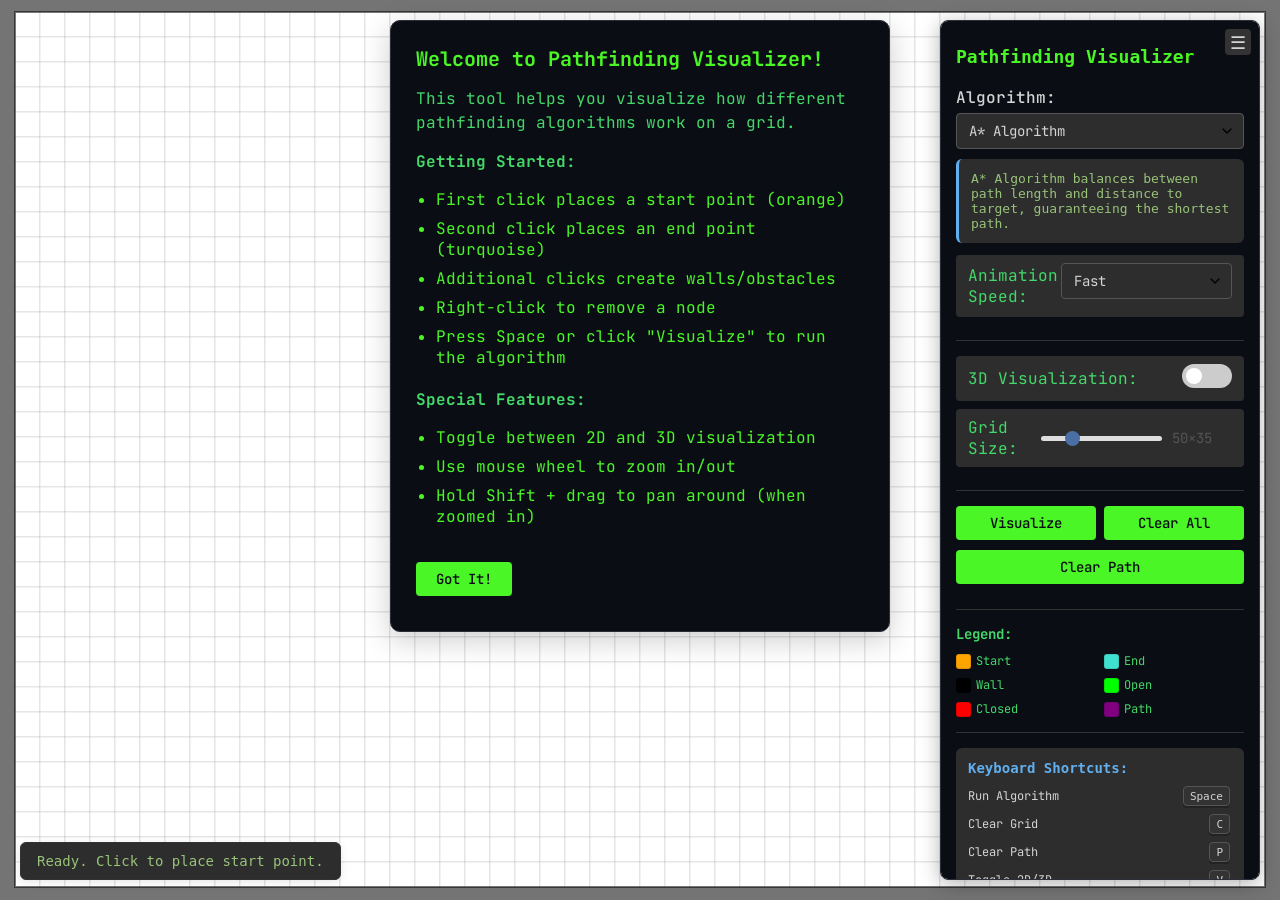
==== index.html @ e05fa990 "Add web version of Pathfinding Visualizer (HTML/JS/CSS)" ====
<html lang="en">
<head>
    <meta charset="UTF-8">
    <meta name="viewport" content="width=device-width, initial-scale=1.0">
    <title>Pathfinding Visualizer</title>
    <link rel="stylesheet" href="Styles/main.css">
    <link rel="stylesheet" href="Styles/animations.css">
    <link href="https://fonts.googleapis.com/css2?family=JetBrains+Mono:wght@400;500;600&display=swap" rel="stylesheet">
</head>
<body>
    <div id="canvas-container">
        <canvas id="gridCanvas"></canvas>
    </div>
    
    <div class="controls-panel" id="controlsPanel">
        <button class="toggle-panel" id="togglePanel">☰</button>
        <div class="panel-content">
            <h2 class="panel-title">Pathfinding Visualizer</h2>
            <div class="control-group">
                <label for="algorithm">Algorithm:</label>
                <select id="algorithm">
                    <option value="astar">A* Algorithm</option>
                    <option value="dijkstra">Dijkstra's Algorithm</option>
                    <option value="greedy">Greedy Best-First Search</option>
                </select>
                
                <div class="algorithm-info" id="algorithmInfo">
                    A* Algorithm balances between path length and distance to target, guaranteeing the shortest path.
                </div>
                
                <div class="toggle-option">
                    <span>Animation Speed:</span>
                    <select id="speedSelect">
                        <option value="0">Instant</option>
                        <option value="5">Very Fast</option>
                        <option value="20" selected>Fast</option>
                        <option value="50">Normal</option>
                        <option value="100">Slow</option>
                    </select>
                </div>
            </div>
            
            <div class="control-group">
                <div class="toggle-option">
                    <span>3D Visualization:</span>
                    <label class="toggle-switch">
                        <input type="checkbox" id="viewToggle">
                        <span class="slider"></span>
                    </label>
                </div>
                
                <div class="toggle-option">
                    <span>Grid Size:</span>
                    <div class="slider-container">
                        <input type="range" id="gridSizeSlider" 
                               min="20" max="150" value="50" 
                               class="size-slider">
                        <span id="gridSizeValue">50 columns</span>
                    </div>
                </div>
            </div>
            
            <div class="control-group">
                <div class="button-group">
                    <button id="startBtn">Visualize</button>
                    <button id="clearBtn">Clear All</button>
                </div>
                <button id="clearPathBtn">Clear Path</button>
            </div>
            
            <div class="control-group">
                <h3 style="font-size: 14px; margin-bottom: 8px;">Legend:</h3>
                <div class="legend">
                    <div class="legend-item">
                        <div class="color-box" style="background-color: #FFA500;"></div>
                        <span>Start</span>
                    </div>
                    <div class="legend-item">
                        <div class="color-box" style="background-color: #40E0D0;"></div>
                        <span>End</span>
                    </div>
                    <div class="legend-item">
                        <div class="color-box" style="background-color: #000000;"></div>
                        <span>Wall</span>
                    </div>
                    <div class="legend-item">
                        <div class="color-box" style="background-color: #00FF00;"></div>
                        <span>Open</span>
                    </div>
                    <div class="legend-item">
                        <div class="color-box" style="background-color: #FF0000;"></div>
                        <span>Closed</span>
                    </div>
                    <div class="legend-item">
                        <div class="color-box" style="background-color: #800080;"></div>
                        <span>Path</span>
                    </div>
                </div>
            </div>
            
            <div class="shortcuts">
                <h3>Keyboard Shortcuts:</h3>
                <div class="shortcut-list">
                    <p><span>Run Algorithm</span> <span class="key">Space</span></p>
                    <p><span>Clear Grid</span> <span class="key">C</span></p>
                    <p><span>Clear Path</span> <span class="key">P</span></p> 
                    <p><span>Toggle 2D/3D</span> <span class="key">V</span></p>
                    <p><span>2D Pan View</span> <span class="key">Shift + Drag</p>
                    <p><span>2D Zoom In/Out</span> <span>Mouse Wheel</span></p>
                    <p><span>Remove Node</span> <span class="key">Right Click</span></p>
                    <p><span>Debug Mode</span> <span class="key">`</span></p>
                </div>
            </div>
        </div>
    </div>
    
    <div class="status-info" id="statusInfo">
        Ready. Click to place start point.
    </div>
    
    <div class="tutorial" id="tutorial">
        <h3>Welcome to Pathfinding Visualizer!</h3>
        <p>This tool helps you visualize how different pathfinding algorithms work on a grid.</p>
        
        <p><strong>Getting Started:</strong></p>
        <ul>
            <li>First click places a start point (orange)</li>
            <li>Second click places an end point (turquoise)</li>
            <li>Additional clicks create walls/obstacles</li>
            <li>Right-click to remove a node</li>
            <li>Press Space or click "Visualize" to run the algorithm</li>
        </ul>
        
        <p><strong>Special Features:</strong></p>
        <ul>
            <li>Toggle between 2D and 3D visualization</li>
            <li>Use mouse wheel to zoom in/out</li>
            <li>Hold Shift + drag to pan around (when zoomed in)</li>
        </ul>
        
        <button id="tutorialCloseBtn">Got It!</button>
    </div>

    <!-- Load necessary scripts -->
    <script defer src="Scripts/config/config.js"></script>
    <script defer src="Scripts/state/VisualizerState.js"></script>
    <script defer src="Scripts/renderers/Renderer2D.js"></script>
    <script defer src="Scripts/input/InputController.js"></script>
    <script defer src="Scripts/PriorityQueue.js"></script>
    <script defer src="Scripts/Spot.js"></script>
    <script defer src="Scripts/Grid.js"></script>
    <script defer src="Scripts/Algorithms.js"></script>
    <script defer src="Scripts/UIEffects.js"></script>
    <script defer src="Scripts/PathfindingVisualizer.js"></script>
</body>
</html>
---- Styles/main.css ----
:root {
    /* Colors */
    --bg-primary: #0a0e14;
    --bg-secondary: #1a1f29;
    --text-primary: #43d869;
    --text-secondary: #4af626;
    --accent-primary: #4af626;
    --accent-secondary: #198cb2;
    --border-color: #2a2f3a;
    --hover-color: #32b219;
    /* App background color (controls the 2D/3D canvas background too) */
    --app-bg: #747474;
    
    /* Fonts */
    --font-code: 'JetBrains Mono', 'Fira Code', 'Cascadia Code', monospace;
    --font-main: 'JetBrains Mono', "Fira Code", "'Cascadia Code", Verdana, sans-serif;
}

/* Base styles */
* {
    margin: 0;
    padding: 0;
    box-sizing: border-box;
    font-family: var(--font-main);
}

body, html {
    width: 100%;
    height: 100%;
    margin: 0;
    padding: 0;
    overflow: hidden;
    background-color: var(--app-bg);
}

/* Canvas container */
#canvas-container {
    position: absolute;
    top: 0;
    left: 0;
    width: 100vw;
    height: 100vh;
    z-index: 0;
    margin: 0;
    padding: 0;
    overflow: hidden;
    background-color: var(--app-bg);
}

canvas {
    display: block;
    width: 100%;
    height: 100%;
    margin: 0;
    padding: 0;
    border: none;
}

/* 3D container */
#container3D {
    position: absolute;
    top: 0;
    left: 0;
    width: 100%;
    height: 100%;
    z-index: 1;
    background-color: var(--app-bg);
}

/* Controls panel */
.controls-panel {
    position: absolute;
    overflow-y: auto;
    top: 20px;
    right: 20px;
    max-width: 320px;
    max-height: calc(100vh - 40px);
    background-color: var(--bg-primary);
    border-radius: 8px;
    padding: 15px;
    box-shadow: 0 4px 20px rgba(0, 0, 0, 0.3);
    z-index: 100;
    border: 1px solid var(--border-color);
    color: var(--text-primary);
    font-family: var(--font-code);
    width: 320px;
    transition: all 0.3s ease;
}

.controls-panel::-webkit-scrollbar {
    width: 8px;
}

.controls-panel::-webkit-scrollbar-track {
    background: #2d2d2d;
    border-radius: 4px;
}

.controls-panel::-webkit-scrollbar-thumb {
    background: #666;
    border-radius: 4px;
}

.controls-panel::-webkit-scrollbar-thumb:hover {
    background: #888;
}

.controls-panel.collapsed {
    width: 42px !important;
    height: 42px !important;
    overflow: hidden;
    padding: 8px !important;
}

.controls-panel.collapsed .panel-content {
    display: none;
}

.toggle-panel {
    position: absolute;
    top: 8px;
    right: 8px;
    background: #333;
    border: none;
    cursor: pointer;
    font-size: 18px;
    color: #d4d4d4;
    z-index: 101;
    width: 26px;
    height: 26px;
    display: flex;
    align-items: center;
    justify-content: center;
    border-radius: 4px;
    transition: background-color 0.2s;
}

.toggle-panel:hover {
    background-color: #444;
}

.controls-panel.collapsed .toggle-panel {
    top: 8px;
    right: 8px;
}

h2 {
    margin-bottom: 15px;
    color: var(--text-secondary);
    font-size: 18px;
    padding-right: 30px;
    font-family: 'Consolas', monospace;
}

.control-group {
    margin-bottom: 15px;
    border-bottom: 1px solid #333;
    padding-bottom: 15px;
}

.control-group:last-child {
    border-bottom: none;
    margin-bottom: 0;
    padding-bottom: 0;
}

label {
    display: block;
    margin-bottom: 5px;
    font-weight: 500;
    color: #d4d4d4;
}

select, button {
    width: 100%;
    padding: 8px 12px;
    margin-bottom: 10px;
    border-radius: 4px;
    border: 1px solid #555;
    background-color: #2d2d2d;
    color: #d4d4d4;
    font-size: 14px;
    transition: all 0.2s ease;
    font-family: var(--font-code);
}

select {
    cursor: pointer;
    appearance: none;
    background-image: url("data:image/svg+xml;charset=UTF-8,%3csvg xmlns='http://www.w3.org/2000/svg' viewBox='0 0 24 24' fill='none' stroke='currentColor' stroke-width='2' stroke-linecap='round' stroke-linejoin='round'%3e%3cpolyline points='6 9 12 15 18 9'%3e%3c/polyline%3e%3c/svg%3e");
    background-repeat: no-repeat;
    background-position: right 8px center;
    background-size: 16px;
    padding-right: 30px;
}

select:hover, button:hover {
    border-color: #61afef;
    background-color: #353535;
}

button {
    background-color: var(--accent-primary);
    color: var(--bg-primary);
    border: none;
    cursor: pointer;
    font-weight: 500;
}

button:hover {
    background-color: var(--accent-secondary);
}

button:disabled {
    background-color: #333;
    color: #666;
    cursor: not-allowed;
}

.button-group {
    display: flex;
    gap: 8px;
    margin-bottom: 10px;
}

.button-group button {
    flex: 1;
    margin-bottom: 0;
}

/* Toggle switches */
.toggle-switch {
    position: relative;
    display: inline-block;
    width: 50px;
    height: 24px;
    margin-left: 10px;
}

.toggle-switch input {
    opacity: 0;
    width: 0;
    height: 0;
}

.slider {
    position: absolute;
    cursor: pointer;
    top: 0;
    left: 0;
    right: 0;
    bottom: 0;
    background-color: #ccc;
    transition: .3s;
    border-radius: 24px;
}

.slider:before {
    position: absolute;
    content: "";
    height: 16px;
    width: 16px;
    left: 4px;
    bottom: 4px;
    background-color: white;
    transition: .3s;
    border-radius: 50%;
}

input:checked + .slider {
    background-color: #61afef;
}

input:checked + .slider:before {
    transform: translateX(26px);
}

.toggle-option {
    display: flex;
    justify-content: space-between;
    align-items: center;
    margin-bottom: 12px;
    background: #2d2d2d;
    padding: 8px 12px;
    border-radius: 4px;
    margin-bottom: 8px;
}

/* Add these styles for the slider */
.slider-container {
    display: flex;
    align-items: center;
    gap: 10px;
    width: 100%;
}

.size-slider {
    flex: 1;
    width: 100%;
    height: 5px;
    -webkit-appearance: none;
    background: #ddd;
    outline: none;
    border-radius: 3px;
}

.size-slider::-webkit-slider-thumb {
    -webkit-appearance: none;
    appearance: none;
    width: 15px;
    height: 15px;
    border-radius: 50%;
    background: #4a6fa5;
    cursor: pointer;
}

.size-slider::-moz-range-thumb {
    width: 15px;
    height: 15px;
    border-radius: 50%;
    background: #4a6fa5;
    cursor: pointer;
}

#gridSizeValue {
    min-width: 60px;
    font-size: 14px;
    color: #555;
}

/* Legend */
.legend {
    display: grid;
    grid-template-columns: repeat(2, 1fr);
    gap: 8px;
    margin-top: 10px;
}

.legend-item {
    display: flex;
    align-items: center;
    font-size: 12px;
}

.color-box {
    width: 15px;
    height: 15px;
    margin-right: 5px;
    border: 1px solid rgba(0,0,0,0.1);
    border-radius: 3px;
}

/* Status info */
.status-info {
    position: absolute;
    bottom: 20px;
    left: 20px;
    background-color: #2d2d2d;
    color: #98c379;
    font-family: 'Consolas', monospace;
    border: 1px solid #333;
    padding: 10px 16px;
    border-radius: 6px;
    box-shadow: 0 2px 8px rgba(0, 0, 0, 0.1);
    z-index: 100;
    max-width: 400px;
    font-size: 14px;
    transition: opacity 0.3s ease;
}

/* Tutorial dialog */
.tutorial {
    position: absolute;
    top: 20px;
    left: 50%;
    transform: translate(-50%, 0);
    background-color: var(--bg-primary);
    padding: 25px;
    border-radius: 10px;
    box-shadow: 0 8px 30px rgba(0, 0, 0, 0.2);
    z-index: 200;
    max-width: 500px;
    display: none;
    color: var(--text-primary);
    font-family: var(--font-code);
    border: 1px solid var(--border-color);
}

.tutorial.show {
    display: block;
    animation: fadeIn 0.3s ease;
}

@keyframes fadeIn {
    from { opacity: 0; transform: translate(-50%, -10px); }
    to { opacity: 1; transform: translate(-50%, 0); }
}

.tutorial h3 {
    margin-bottom: 15px;
    color: var(--accent-primary);
    font-size: 20px;
}

.tutorial p {
    margin-bottom: 15px;
    line-height: 1.5;
    color: var(--text-primary);
}

.tutorial ul {
    margin-left: 20px;
    margin-bottom: 20px;
}

.tutorial li {
    margin-bottom: 8px;
    color: var(--text-secondary);
}

.tutorial button {
    margin-top: 15px;
    width: auto;
    padding: 8px 20px;
    background-color: var(--accent-primary);
    color: var(--bg-primary);
}

/* Algorithm info */
.algorithm-info {
    padding: 12px;
    background-color: #2d2d2d;
    border-radius: 6px;
    margin-bottom: 12px;
    font-size: 13px;
    color: #98c379;
    border-left: 3px solid #61afef;
    font-family: 'Consolas', monospace;
}

/* Keyboard shortcuts section */
.shortcuts {
    background: #2d2d2d;
    padding: 12px;
    border-radius: 6px;
    margin-top: 15px;
}

.shortcuts h3 {
    font-size: 14px;
    color: #61afef;
    margin-bottom: 10px;
    font-family: 'Consolas', monospace;
}

.shortcut-list {
    font-size: 12px;
    color: #d4d4d4;
}

.shortcut-list p {
    margin-bottom: 8px;
    display: flex;
    justify-content: space-between;
    align-items: center;
}

.key {
    display: inline-flex;
    align-items: center;
    justify-content: center;
    background-color: #333;
    border: 1px solid #555;
    border-radius: 4px;
    padding: 2px 6px;
    font-family: 'Consolas', monospace;
    font-size: 11px;
    color: #d4d4d4;
    min-width: 20px;
    height: 20px;
    margin: 0 2px;
    box-shadow: 0 2px 0 #222;
}

/* Media queries for responsive design */
@media (max-width: 768px) {
    .controls-panel {
        max-width: 240px;
        padding: 12px;
    }
    
    h2 {
        font-size: 16px;
    }
    
    .legend {
        grid-template-columns: 1fr;
    }
    
    .status-info {
        max-width: 300px;
        font-size: 12px;
    }
}

/* Panel content */
.panel-content {
    opacity: 1;
    transition: opacity 0.3s ease;
    width: 100%;
    visibility: visible;
}

.controls-panel.collapsed .panel-content {
    opacity: 0;
    visibility: hidden;
}

.panel-title {
    margin-top: 10px;
    margin-bottom: 20px;
}
---- Styles/animations.css ----
/* Text reveal animation */
.reveal-text {
    visibility: hidden;
    position: relative;
    overflow: hidden;
}

.reveal-text::after {
    content: '';
    position: absolute;
    top: 0;
    left: 0;
    width: 100%;
    height: 100%;
    background-color: var(--accent-primary);
    transform-origin: left;
    animation: reveal 0.5s ease-out forwards;
}

@keyframes reveal {
    0% {
        transform: scaleX(1);
    }
    100% {
        transform: scaleX(0);
    }
}

/* Glitch text effect */
.glitch {
    position: relative;
    animation: glitch 1s linear infinite;
}

.glitch::before,
.glitch::after {
    content: attr(data-text);
    position: absolute;
    left: 0;
    opacity: 0.8;
}

.glitch::before {
    animation: glitch-top 1s linear infinite;
    clip-path: polygon(0 0, 100% 0, 100% 33%, 0 33%);
    transform: translate(-0.04em, -0.03em);
    opacity: 0.75;
}

.glitch::after {
    animation: glitch-bottom 1.5s linear infinite;
    clip-path: polygon(0 67%, 100% 67%, 100% 100%, 0 100%);
    transform: translate(0.04em, 0.03em);
    opacity: 0.75;
}

@keyframes glitch {
    0% { text-shadow: 0.05em 0 0 var(--accent-primary), -0.05em -0.025em 0 var(--accent-secondary); }
    15% { text-shadow: -0.05em -0.025em 0 var(--accent-primary), 0.025em 0.025em 0 var(--accent-secondary); }
    49% { text-shadow: -0.05em -0.025em 0 var(--accent-primary), 0.025em 0.025em 0 var(--accent-secondary); }
    50% { text-shadow: 0.025em 0.05em 0 var(--accent-primary), 0.05em 0 0 var(--accent-secondary); }
    99% { text-shadow: 0.025em 0.05em 0 var(--accent-primary), 0.05em 0 0 var(--accent-secondary); }
    100% { text-shadow: -0.025em 0 0 var(--accent-primary), -0.025em -0.025em 0 var(--accent-secondary); }
}
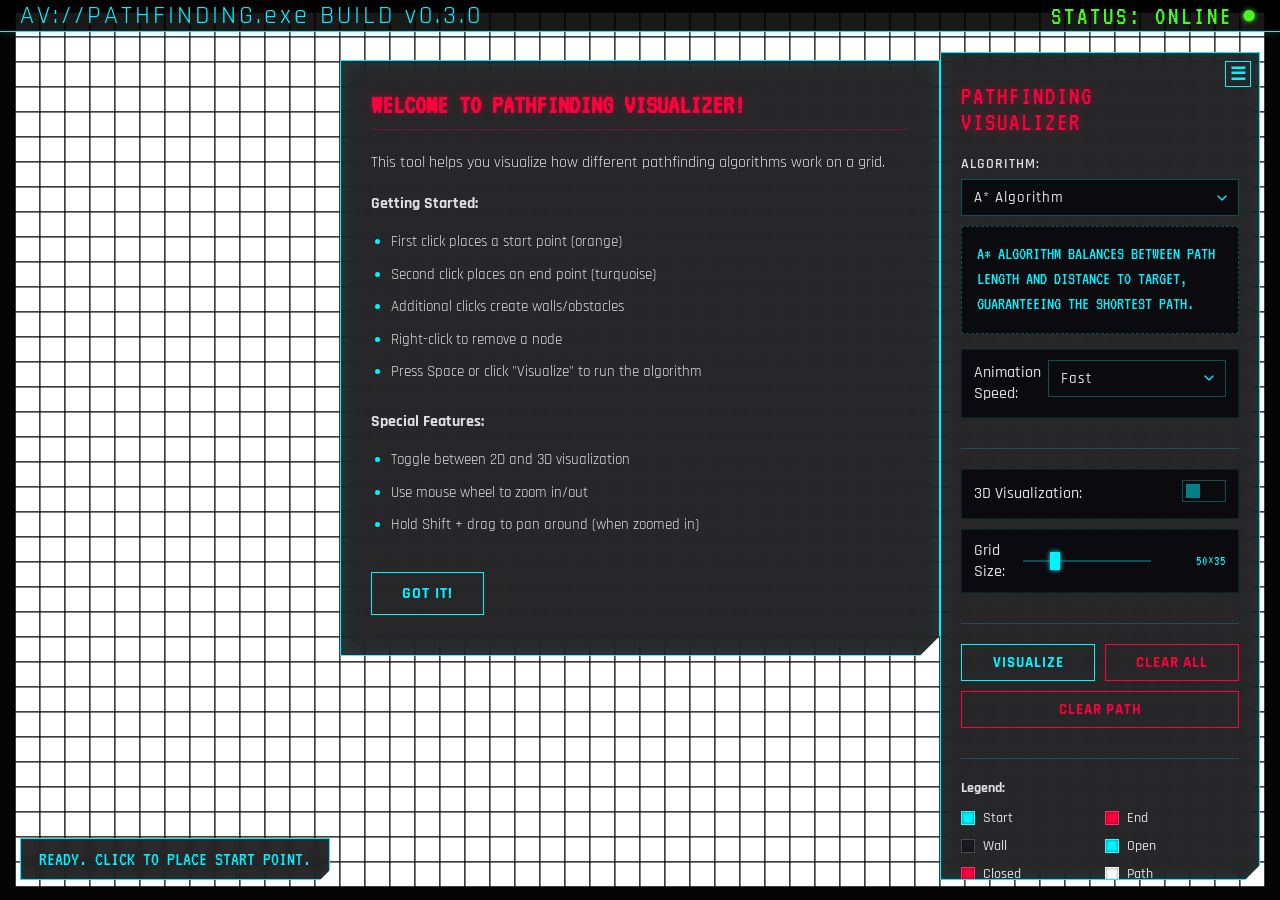
==== commit 70c74c23: "Apply cyberpunk theme (cyan/red): nav bar, VT323/Rajdhani fonts, panel styling, colors" ====
--- a/index.html
+++ b/index.html
@@ -5,9 +5,14 @@
     <title>Pathfinding Visualizer</title>
     <link rel="stylesheet" href="Styles/main.css">
     <link rel="stylesheet" href="Styles/animations.css">
-    <link href="https://fonts.googleapis.com/css2?family=JetBrains+Mono:wght@400;500;600&display=swap" rel="stylesheet">
+    <link href="https://fonts.googleapis.com/css2?family=Rajdhani:wght@400;500;600;700&family=VT323&display=swap" rel="stylesheet">
 </head>
 <body>
+    <div class="top-nav">
+        <span class="nav-title">AV://PATHFINDING.exe BUILD v0.3.0</span>
+        <span class="nav-status">STATUS: ONLINE <span class="status-dot">●</span></span>
+    </div>
+    
     <div id="canvas-container">
         <canvas id="gridCanvas"></canvas>
     </div>
@@ -72,27 +77,27 @@
                 <h3 style="font-size: 14px; margin-bottom: 8px;">Legend:</h3>
                 <div class="legend">
                     <div class="legend-item">
-                        <div class="color-box" style="background-color: #FFA500;"></div>
+                        <div class="color-box" style="background-color: #00f3ff;"></div>
                         <span>Start</span>
                     </div>
                     <div class="legend-item">
-                        <div class="color-box" style="background-color: #40E0D0;"></div>
+                        <div class="color-box" style="background-color: #ff003c;"></div>
                         <span>End</span>
                     </div>
                     <div class="legend-item">
-                        <div class="color-box" style="background-color: #000000;"></div>
+                        <div class="color-box" style="background-color: #1a1a24;"></div>
                         <span>Wall</span>
                     </div>
                     <div class="legend-item">
-                        <div class="color-box" style="background-color: #00FF00;"></div>
+                        <div class="color-box" style="background-color: #00f3ff;"></div>
                         <span>Open</span>
                     </div>
                     <div class="legend-item">
-                        <div class="color-box" style="background-color: #FF0000;"></div>
+                        <div class="color-box" style="background-color: #ff003c;"></div>
                         <span>Closed</span>
                     </div>
                     <div class="legend-item">
-                        <div class="color-box" style="background-color: #800080;"></div>
+                        <div class="color-box" style="background-color: #ffffff;"></div>
                         <span>Path</span>
                     </div>
                 </div>
--- a/Styles/main.css
+++ b/Styles/main.css
@@ -1,522 +1,616 @@
-:root {
-    /* Colors */
-    --bg-primary: #0a0e14;
-    --bg-secondary: #1a1f29;
-    --text-primary: #43d869;
-    --text-secondary: #4af626;
-    --accent-primary: #4af626;
-    --accent-secondary: #198cb2;
-    --border-color: #2a2f3a;
-    --hover-color: #32b219;
-    /* App background color (controls the 2D/3D canvas background too) */
-    --app-bg: #747474;
-    
-    /* Fonts */
-    --font-code: 'JetBrains Mono', 'Fira Code', 'Cascadia Code', monospace;
-    --font-main: 'JetBrains Mono', "Fira Code", "'Cascadia Code", Verdana, sans-serif;
-}
-
-/* Base styles */
-* {
-    margin: 0;
-    padding: 0;
-    box-sizing: border-box;
-    font-family: var(--font-main);
-}
-
-body, html {
-    width: 100%;
-    height: 100%;
-    margin: 0;
-    padding: 0;
-    overflow: hidden;
-    background-color: var(--app-bg);
-}
-
-/* Canvas container */
-#canvas-container {
-    position: absolute;
-    top: 0;
-    left: 0;
-    width: 100vw;
-    height: 100vh;
-    z-index: 0;
-    margin: 0;
-    padding: 0;
-    overflow: hidden;
-    background-color: var(--app-bg);
-}
-
-canvas {
-    display: block;
-    width: 100%;
-    height: 100%;
-    margin: 0;
-    padding: 0;
-    border: none;
-}
-
-/* 3D container */
-#container3D {
-    position: absolute;
-    top: 0;
-    left: 0;
-    width: 100%;
-    height: 100%;
-    z-index: 1;
-    background-color: var(--app-bg);
-}
-
-/* Controls panel */
-.controls-panel {
-    position: absolute;
-    overflow-y: auto;
-    top: 20px;
-    right: 20px;
-    max-width: 320px;
-    max-height: calc(100vh - 40px);
-    background-color: var(--bg-primary);
-    border-radius: 8px;
-    padding: 15px;
-    box-shadow: 0 4px 20px rgba(0, 0, 0, 0.3);
-    z-index: 100;
-    border: 1px solid var(--border-color);
-    color: var(--text-primary);
-    font-family: var(--font-code);
-    width: 320px;
-    transition: all 0.3s ease;
-}
-
-.controls-panel::-webkit-scrollbar {
-    width: 8px;
-}
-
-.controls-panel::-webkit-scrollbar-track {
-    background: #2d2d2d;
-    border-radius: 4px;
-}
-
-.controls-panel::-webkit-scrollbar-thumb {
-    background: #666;
-    border-radius: 4px;
-}
-
-.controls-panel::-webkit-scrollbar-thumb:hover {
-    background: #888;
-}
-
-.controls-panel.collapsed {
-    width: 42px !important;
-    height: 42px !important;
-    overflow: hidden;
-    padding: 8px !important;
-}
-
-.controls-panel.collapsed .panel-content {
-    display: none;
-}
-
-.toggle-panel {
-    position: absolute;
-    top: 8px;
-    right: 8px;
-    background: #333;
-    border: none;
-    cursor: pointer;
-    font-size: 18px;
-    color: #d4d4d4;
-    z-index: 101;
-    width: 26px;
-    height: 26px;
-    display: flex;
-    align-items: center;
-    justify-content: center;
-    border-radius: 4px;
-    transition: background-color 0.2s;
-}
-
-.toggle-panel:hover {
-    background-color: #444;
-}
-
-.controls-panel.collapsed .toggle-panel {
-    top: 8px;
-    right: 8px;
-}
-
-h2 {
-    margin-bottom: 15px;
-    color: var(--text-secondary);
-    font-size: 18px;
-    padding-right: 30px;
-    font-family: 'Consolas', monospace;
-}
-
-.control-group {
-    margin-bottom: 15px;
-    border-bottom: 1px solid #333;
-    padding-bottom: 15px;
-}
-
-.control-group:last-child {
-    border-bottom: none;
-    margin-bottom: 0;
-    padding-bottom: 0;
-}
-
-label {
-    display: block;
-    margin-bottom: 5px;
-    font-weight: 500;
-    color: #d4d4d4;
-}
-
-select, button {
-    width: 100%;
-    padding: 8px 12px;
-    margin-bottom: 10px;
-    border-radius: 4px;
-    border: 1px solid #555;
-    background-color: #2d2d2d;
-    color: #d4d4d4;
-    font-size: 14px;
-    transition: all 0.2s ease;
-    font-family: var(--font-code);
-}
-
-select {
-    cursor: pointer;
-    appearance: none;
-    background-image: url("data:image/svg+xml;charset=UTF-8,%3csvg xmlns='http://www.w3.org/2000/svg' viewBox='0 0 24 24' fill='none' stroke='currentColor' stroke-width='2' stroke-linecap='round' stroke-linejoin='round'%3e%3cpolyline points='6 9 12 15 18 9'%3e%3c/polyline%3e%3c/svg%3e");
-    background-repeat: no-repeat;
-    background-position: right 8px center;
-    background-size: 16px;
-    padding-right: 30px;
-}
-
-select:hover, button:hover {
-    border-color: #61afef;
-    background-color: #353535;
-}
-
-button {
-    background-color: var(--accent-primary);
-    color: var(--bg-primary);
-    border: none;
-    cursor: pointer;
-    font-weight: 500;
-}
-
-button:hover {
-    background-color: var(--accent-secondary);
-}
-
-button:disabled {
-    background-color: #333;
-    color: #666;
-    cursor: not-allowed;
-}
-
-.button-group {
-    display: flex;
-    gap: 8px;
-    margin-bottom: 10px;
-}
-
-.button-group button {
-    flex: 1;
-    margin-bottom: 0;
-}
-
-/* Toggle switches */
-.toggle-switch {
-    position: relative;
-    display: inline-block;
-    width: 50px;
-    height: 24px;
-    margin-left: 10px;
-}
-
-.toggle-switch input {
-    opacity: 0;
-    width: 0;
-    height: 0;
-}
-
-.slider {
-    position: absolute;
-    cursor: pointer;
-    top: 0;
-    left: 0;
-    right: 0;
-    bottom: 0;
-    background-color: #ccc;
-    transition: .3s;
-    border-radius: 24px;
-}
-
-.slider:before {
-    position: absolute;
-    content: "";
-    height: 16px;
-    width: 16px;
-    left: 4px;
-    bottom: 4px;
-    background-color: white;
-    transition: .3s;
-    border-radius: 50%;
-}
-
-input:checked + .slider {
-    background-color: #61afef;
-}
-
-input:checked + .slider:before {
-    transform: translateX(26px);
-}
-
-.toggle-option {
-    display: flex;
-    justify-content: space-between;
-    align-items: center;
-    margin-bottom: 12px;
-    background: #2d2d2d;
-    padding: 8px 12px;
-    border-radius: 4px;
-    margin-bottom: 8px;
-}
-
-/* Add these styles for the slider */
-.slider-container {
-    display: flex;
-    align-items: center;
-    gap: 10px;
-    width: 100%;
-}
-
-.size-slider {
-    flex: 1;
-    width: 100%;
-    height: 5px;
-    -webkit-appearance: none;
-    background: #ddd;
-    outline: none;
-    border-radius: 3px;
-}
-
-.size-slider::-webkit-slider-thumb {
-    -webkit-appearance: none;
-    appearance: none;
-    width: 15px;
-    height: 15px;
-    border-radius: 50%;
-    background: #4a6fa5;
-    cursor: pointer;
-}
-
-.size-slider::-moz-range-thumb {
-    width: 15px;
-    height: 15px;
-    border-radius: 50%;
-    background: #4a6fa5;
-    cursor: pointer;
-}
-
-#gridSizeValue {
-    min-width: 60px;
-    font-size: 14px;
-    color: #555;
-}
-
-/* Legend */
-.legend {
-    display: grid;
-    grid-template-columns: repeat(2, 1fr);
-    gap: 8px;
-    margin-top: 10px;
-}
-
-.legend-item {
-    display: flex;
-    align-items: center;
-    font-size: 12px;
-}
-
-.color-box {
-    width: 15px;
-    height: 15px;
-    margin-right: 5px;
-    border: 1px solid rgba(0,0,0,0.1);
-    border-radius: 3px;
-}
-
-/* Status info */
-.status-info {
-    position: absolute;
-    bottom: 20px;
-    left: 20px;
-    background-color: #2d2d2d;
-    color: #98c379;
-    font-family: 'Consolas', monospace;
-    border: 1px solid #333;
-    padding: 10px 16px;
-    border-radius: 6px;
-    box-shadow: 0 2px 8px rgba(0, 0, 0, 0.1);
-    z-index: 100;
-    max-width: 400px;
-    font-size: 14px;
-    transition: opacity 0.3s ease;
-}
-
-/* Tutorial dialog */
-.tutorial {
-    position: absolute;
-    top: 20px;
-    left: 50%;
-    transform: translate(-50%, 0);
-    background-color: var(--bg-primary);
-    padding: 25px;
-    border-radius: 10px;
-    box-shadow: 0 8px 30px rgba(0, 0, 0, 0.2);
-    z-index: 200;
-    max-width: 500px;
-    display: none;
-    color: var(--text-primary);
-    font-family: var(--font-code);
-    border: 1px solid var(--border-color);
-}
-
-.tutorial.show {
-    display: block;
-    animation: fadeIn 0.3s ease;
-}
-
-@keyframes fadeIn {
-    from { opacity: 0; transform: translate(-50%, -10px); }
-    to { opacity: 1; transform: translate(-50%, 0); }
-}
-
-.tutorial h3 {
-    margin-bottom: 15px;
-    color: var(--accent-primary);
-    font-size: 20px;
-}
-
-.tutorial p {
-    margin-bottom: 15px;
-    line-height: 1.5;
-    color: var(--text-primary);
-}
-
-.tutorial ul {
-    margin-left: 20px;
-    margin-bottom: 20px;
-}
-
-.tutorial li {
-    margin-bottom: 8px;
-    color: var(--text-secondary);
-}
-
-.tutorial button {
-    margin-top: 15px;
-    width: auto;
-    padding: 8px 20px;
-    background-color: var(--accent-primary);
-    color: var(--bg-primary);
-}
-
-/* Algorithm info */
-.algorithm-info {
-    padding: 12px;
-    background-color: #2d2d2d;
-    border-radius: 6px;
-    margin-bottom: 12px;
-    font-size: 13px;
-    color: #98c379;
-    border-left: 3px solid #61afef;
-    font-family: 'Consolas', monospace;
-}
-
-/* Keyboard shortcuts section */
-.shortcuts {
-    background: #2d2d2d;
-    padding: 12px;
-    border-radius: 6px;
-    margin-top: 15px;
-}
-
-.shortcuts h3 {
-    font-size: 14px;
-    color: #61afef;
-    margin-bottom: 10px;
-    font-family: 'Consolas', monospace;
-}
-
-.shortcut-list {
-    font-size: 12px;
-    color: #d4d4d4;
-}
-
-.shortcut-list p {
-    margin-bottom: 8px;
-    display: flex;
-    justify-content: space-between;
-    align-items: center;
-}
-
-.key {
-    display: inline-flex;
-    align-items: center;
-    justify-content: center;
-    background-color: #333;
-    border: 1px solid #555;
-    border-radius: 4px;
-    padding: 2px 6px;
-    font-family: 'Consolas', monospace;
-    font-size: 11px;
-    color: #d4d4d4;
-    min-width: 20px;
-    height: 20px;
-    margin: 0 2px;
-    box-shadow: 0 2px 0 #222;
-}
-
-/* Media queries for responsive design */
-@media (max-width: 768px) {
-    .controls-panel {
-        max-width: 240px;
-        padding: 12px;
-    }
-    
-    h2 {
-        font-size: 16px;
-    }
-    
-    .legend {
-        grid-template-columns: 1fr;
-    }
-    
-    .status-info {
-        max-width: 300px;
-        font-size: 12px;
-    }
-}
-
-/* Panel content */
-.panel-content {
-    opacity: 1;
-    transition: opacity 0.3s ease;
-    width: 100%;
-    visibility: visible;
-}
-
-.controls-panel.collapsed .panel-content {
-    opacity: 0;
-    visibility: hidden;
-}
-
-.panel-title {
-    margin-top: 10px;
-    margin-bottom: 20px;
+:root {
+    /* Cyberpunk Colors */
+    --bg-primary: rgba(5, 5, 8, 0.85); /* Transparent panel */
+    --bg-secondary: #050505; /* Solid dark background */
+    --bg-solid: #0A0A0F; /* Elements background */
+    --text-primary: #e0e0e0;
+    --text-secondary: #00f3ff;
+    --accent-primary: #00f3ff;
+    --accent-secondary: #ff003c;
+    --border-color: #00f3ff;
+    --hover-color: #00c3cc;
+    
+    /* App background color (controls 3D mostly, 2D will override) */
+    --app-bg: #050505;
+    
+    /* Fonts */
+    --font-code: 'VT323', monospace;
+    --font-main: 'Rajdhani', sans-serif;
+}
+
+/* Base styles */
+* {
+    margin: 0;
+    padding: 0;
+    box-sizing: border-box;
+    font-family: var(--font-main);
+}
+
+body, html {
+    width: 100%;
+    height: 100%;
+    margin: 0;
+    padding: 0;
+    overflow: hidden;
+    background-color: var(--app-bg);
+    color: var(--text-primary);
+}
+
+/* Top Navigation Bar */
+.top-nav {
+    position: absolute;
+    top: 0;
+    left: 0;
+    width: 100%;
+    height: 32px;
+    background-color: rgba(0, 0, 0, 0.9);
+    display: flex;
+    justify-content: space-between;
+    align-items: center;
+    padding: 0 20px;
+    color: var(--accent-primary);
+    font-family: var(--font-code);
+    font-size: 26px;
+    letter-spacing: 3px;
+    z-index: 1000;
+    border-bottom: 1px solid var(--accent-primary);
+    box-shadow: 0 0 10px rgba(0, 243, 255, 0.2);
+}
+
+.nav-status {
+    color: #4af626; /* Green for online */
+    font-family: var(--font-code);
+    font-size: 26px;
+    letter-spacing: 3px;
+    display: flex;
+    align-items: center;
+    gap: 8px;
+}
+
+.status-dot {
+    text-shadow: 0 0 5px #4af626;
+    animation: blink 2s infinite;
+}
+
+@keyframes blink {
+    0%, 100% { opacity: 1; }
+    50% { opacity: 0.3; }
+}
+
+/* Canvas container */
+#canvas-container {
+    position: absolute;
+    top: 0;
+    left: 0;
+    width: 100vw;
+    height: 100vh;
+    z-index: 0;
+    margin: 0;
+    padding: 0;
+    overflow: hidden;
+    background-color: var(--app-bg);
+}
+
+canvas {
+    display: block;
+    width: 100%;
+    height: 100%;
+    margin: 0;
+    padding: 0;
+    border: none;
+}
+
+/* 3D container */
+#container3D {
+    position: absolute;
+    top: 0;
+    left: 0;
+    width: 100%;
+    height: 100%;
+    z-index: 1;
+    background-color: var(--app-bg);
+}
+
+/* Controls panel */
+.controls-panel {
+    position: absolute;
+    overflow-y: auto;
+    top: 52px; /* Below top nav */
+    right: 20px;
+    max-width: 320px;
+    max-height: calc(100vh - 72px);
+    background-color: var(--bg-primary);
+    backdrop-filter: blur(8px);
+    -webkit-backdrop-filter: blur(8px);
+    border-radius: 0;
+    padding: 20px;
+    box-shadow: inset 0 0 20px rgba(0, 243, 255, 0.05), 0 10px 30px rgba(0, 0, 0, 0.8);
+    z-index: 100;
+    border: 1px solid var(--border-color);
+    clip-path: polygon(0 0, 100% 0, 100% calc(100% - 15px), calc(100% - 15px) 100%, 0 100%);
+    color: var(--text-primary);
+    font-family: var(--font-main);
+    width: 320px;
+    transition: all 0.3s ease;
+}
+
+.controls-panel::-webkit-scrollbar {
+    width: 6px;
+}
+.controls-panel::-webkit-scrollbar-track {
+    background: var(--bg-solid);
+}
+.controls-panel::-webkit-scrollbar-thumb {
+    background: var(--accent-primary);
+    border-radius: 0;
+}
+.controls-panel::-webkit-scrollbar-thumb:hover {
+    background: var(--hover-color);
+}
+
+.controls-panel.collapsed {
+    width: 42px !important;
+    height: 42px !important;
+    overflow: hidden;
+    padding: 8px !important;
+    clip-path: none;
+}
+
+.controls-panel.collapsed .panel-content {
+    display: none;
+}
+
+.toggle-panel {
+    position: absolute;
+    top: 8px;
+    right: 8px;
+    background: transparent;
+    border: 1px solid var(--border-color);
+    color: var(--accent-primary);
+    cursor: pointer;
+    font-size: 18px;
+    z-index: 101;
+    width: 26px;
+    height: 26px;
+    display: flex;
+    align-items: center;
+    justify-content: center;
+    border-radius: 0;
+    transition: all 0.2s;
+}
+
+.toggle-panel:hover {
+    background-color: var(--accent-primary);
+    color: #000;
+    box-shadow: 0 0 10px rgba(0, 243, 255, 0.4);
+}
+
+.controls-panel.collapsed .toggle-panel {
+    top: 7px;
+    right: 7px;
+}
+
+h2 {
+    margin-bottom: 15px;
+    color: var(--accent-secondary);
+    font-size: 26px;
+    padding-right: 30px;
+    font-family: var(--font-code);
+    text-transform: uppercase;
+    letter-spacing: 2px;
+    text-shadow: 0 0 8px rgba(255, 0, 60, 0.5);
+    font-weight: 400;
+}
+
+.control-group {
+    margin-bottom: 20px;
+    border-bottom: 1px solid rgba(0, 243, 255, 0.2);
+    padding-bottom: 20px;
+}
+
+.control-group:last-child {
+    border-bottom: none;
+    margin-bottom: 0;
+    padding-bottom: 0;
+}
+
+label {
+    display: block;
+    margin-bottom: 6px;
+    font-weight: 600;
+    color: var(--text-primary);
+    text-transform: uppercase;
+    letter-spacing: 1px;
+    font-size: 14px;
+}
+
+select, button, input[type="text"] {
+    width: 100%;
+    padding: 8px 12px;
+    margin-bottom: 10px;
+    border-radius: 0;
+    border: 1px solid rgba(0, 243, 255, 0.3);
+    background-color: var(--bg-solid);
+    color: var(--text-primary);
+    font-size: 15px;
+    font-weight: 500;
+    transition: all 0.2s ease;
+    font-family: var(--font-main);
+    letter-spacing: 1px;
+}
+
+select {
+    cursor: pointer;
+    appearance: none;
+    background-image: url("data:image/svg+xml;charset=UTF-8,%3csvg xmlns='http://www.w3.org/2000/svg' viewBox='0 0 24 24' fill='none' stroke='%2300f3ff' stroke-width='2' stroke-linecap='round' stroke-linejoin='round'%3e%3cpolyline points='6 9 12 15 18 9'%3e%3c/polyline%3e%3c/svg%3e");
+    background-repeat: no-repeat;
+    background-position: right 8px center;
+    background-size: 16px;
+    padding-right: 30px;
+}
+
+select:hover, input[type="text"]:hover {
+    border-color: var(--accent-primary);
+    box-shadow: 0 0 8px rgba(0, 243, 255, 0.2);
+}
+
+select:focus, input[type="text"]:focus {
+    outline: none;
+    border-color: var(--accent-primary);
+    box-shadow: 0 0 12px rgba(0, 243, 255, 0.4);
+}
+
+button {
+    background-color: transparent;
+    color: var(--accent-primary);
+    border: 1px solid var(--accent-primary);
+    cursor: pointer;
+    font-weight: 700;
+    text-transform: uppercase;
+    font-family: var(--font-main);
+    position: relative;
+    overflow: hidden;
+}
+
+button:hover {
+    background-color: var(--accent-primary);
+    color: #000;
+    box-shadow: 0 0 15px rgba(0, 243, 255, 0.5);
+}
+
+button:disabled {
+    background-color: rgba(255, 255, 255, 0.05);
+    color: #555;
+    border-color: #333;
+    cursor: not-allowed;
+    box-shadow: none;
+}
+
+#clearBtn, #clearPathBtn {
+    color: var(--accent-secondary);
+    border-color: var(--accent-secondary);
+}
+
+#clearBtn:hover, #clearPathBtn:hover {
+    background-color: var(--accent-secondary);
+    color: #000;
+    box-shadow: 0 0 15px rgba(255, 0, 60, 0.5);
+}
+
+.button-group {
+    display: flex;
+    gap: 10px;
+    margin-bottom: 10px;
+}
+
+.button-group button {
+    flex: 1;
+    margin-bottom: 0;
+}
+
+/* Toggle switches */
+.toggle-switch {
+    position: relative;
+    display: inline-block;
+    width: 44px;
+    height: 22px;
+    margin-left: 10px;
+}
+
+.toggle-switch input {
+    opacity: 0;
+    width: 0;
+    height: 0;
+}
+
+.slider {
+    position: absolute;
+    cursor: pointer;
+    top: 0;
+    left: 0;
+    right: 0;
+    bottom: 0;
+    background-color: var(--bg-solid);
+    border: 1px solid rgba(0, 243, 255, 0.3);
+    transition: .3s;
+    border-radius: 0; /* Square edges for cyberpunk */
+}
+
+.slider:before {
+    position: absolute;
+    content: "";
+    height: 14px;
+    width: 14px;
+    left: 3px;
+    bottom: 3px;
+    background-color: rgba(0, 243, 255, 0.5);
+    transition: .3s;
+    border-radius: 0;
+}
+
+input:checked + .slider {
+    background-color: rgba(0, 243, 255, 0.2);
+    border-color: var(--accent-primary);
+}
+
+input:checked + .slider:before {
+    transform: translateX(22px);
+    background-color: var(--accent-primary);
+    box-shadow: 0 0 5px var(--accent-primary);
+}
+
+.toggle-option {
+    display: flex;
+    justify-content: space-between;
+    align-items: center;
+    margin-bottom: 10px;
+    background: var(--bg-solid);
+    border: 1px solid rgba(0, 243, 255, 0.1);
+    padding: 10px 12px;
+    border-radius: 0;
+    font-weight: 500;
+}
+
+.slider-container {
+    display: flex;
+    align-items: center;
+    gap: 10px;
+    width: 100%;
+}
+
+.size-slider {
+    flex: 1;
+    width: 100%;
+    height: 2px;
+    -webkit-appearance: none;
+    appearance: none;
+    background: rgba(0, 243, 255, 0.3);
+    outline: none;
+    border-radius: 0;
+}
+
+.size-slider::-webkit-slider-thumb {
+    -webkit-appearance: none;
+    appearance: none;
+    width: 10px;
+    height: 18px;
+    background: var(--accent-primary);
+    cursor: pointer;
+    box-shadow: 0 0 5px var(--accent-primary);
+}
+
+#gridSizeValue {
+    min-width: 65px;
+    font-size: 14px;
+    color: var(--accent-primary);
+    font-family: var(--font-code);
+    text-align: right;
+}
+
+/* Legend */
+.legend {
+    display: grid;
+    grid-template-columns: repeat(2, 1fr);
+    gap: 10px;
+    margin-top: 12px;
+}
+
+.legend-item {
+    display: flex;
+    align-items: center;
+    font-size: 14px;
+    font-weight: 500;
+}
+
+.color-box {
+    width: 14px;
+    height: 14px;
+    margin-right: 8px;
+    border: 1px solid rgba(255,255,255,0.2);
+    box-shadow: inset 0 0 3px rgba(0,0,0,0.5);
+}
+
+/* Status info */
+.status-info {
+    position: absolute;
+    bottom: 20px;
+    left: 20px;
+    background-color: var(--bg-primary);
+    backdrop-filter: blur(5px);
+    color: var(--accent-primary);
+    font-family: var(--font-code);
+    border: 1px solid var(--border-color);
+    padding: 10px 18px;
+    box-shadow: 0 0 10px rgba(0, 243, 255, 0.15);
+    z-index: 100;
+    max-width: 400px;
+    font-size: 20px;
+    text-transform: uppercase;
+    clip-path: polygon(0 0, 100% 0, 100% calc(100% - 10px), calc(100% - 10px) 100%, 0 100%);
+}
+
+/* Tutorial dialog */
+.tutorial {
+    position: absolute;
+    top: 60px;
+    left: 50%;
+    transform: translate(-50%, 0);
+    background-color: var(--bg-primary);
+    backdrop-filter: blur(10px);
+    -webkit-backdrop-filter: blur(10px);
+    padding: 30px;
+    border-radius: 0;
+    box-shadow: inset 0 0 20px rgba(0, 243, 255, 0.1), 0 10px 40px rgba(0, 0, 0, 0.9);
+    z-index: 200;
+    max-width: 600px;
+    width: 90%;
+    display: none;
+    color: var(--text-primary);
+    border: 1px solid var(--border-color);
+    clip-path: polygon(0 0, 100% 0, 100% calc(100% - 20px), calc(100% - 20px) 100%, 0 100%);
+}
+
+.tutorial.show {
+    display: block;
+    animation: fadeIn 0.4s cubic-bezier(0.165, 0.84, 0.44, 1);
+}
+
+@keyframes fadeIn {
+    from { opacity: 0; transform: translate(-50%, -20px); }
+    to { opacity: 1; transform: translate(-50%, 0); }
+}
+
+.tutorial h3 {
+    margin-bottom: 20px;
+    color: var(--accent-secondary);
+    font-size: 28px;
+    font-family: var(--font-code);
+    text-transform: uppercase;
+    text-shadow: 0 0 8px rgba(255, 0, 60, 0.4);
+    border-bottom: 1px solid rgba(255, 0, 60, 0.3);
+    padding-bottom: 10px;
+}
+
+.tutorial p {
+    margin-bottom: 15px;
+    line-height: 1.6;
+    font-size: 16px;
+    color: var(--text-primary);
+}
+
+.tutorial ul {
+    margin-left: 20px;
+    margin-bottom: 25px;
+}
+
+.tutorial li {
+    margin-bottom: 10px;
+    color: var(--text-primary);
+    font-size: 15px;
+    line-height: 1.5;
+}
+
+.tutorial li::marker {
+    color: var(--accent-primary);
+}
+
+.tutorial button {
+    margin-top: 10px;
+    width: auto;
+    padding: 10px 30px;
+    font-size: 16px;
+}
+
+/* Algorithm info */
+.algorithm-info {
+    padding: 15px;
+    background-color: var(--bg-solid);
+    margin-bottom: 15px;
+    font-size: 18px;
+    color: var(--accent-primary);
+    font-family: var(--font-code);
+    border: 1px dashed rgba(0, 243, 255, 0.3);
+    line-height: 1.4;
+    text-transform: uppercase;
+}
+
+/* Keyboard shortcuts section */
+.shortcuts {
+    background: var(--bg-solid);
+    padding: 15px;
+    margin-top: 20px;
+    border: 1px solid rgba(0, 243, 255, 0.1);
+}
+
+.shortcuts h3 {
+    font-size: 20px;
+    color: var(--accent-primary);
+    margin-bottom: 12px;
+    font-family: var(--font-code);
+    border-bottom: 1px solid rgba(0, 243, 255, 0.2);
+    padding-bottom: 5px;
+    font-weight: 400;
+}
+
+.shortcut-list {
+    font-size: 14px;
+    color: var(--text-primary);
+    font-family: var(--font-main);
+}
+
+.shortcut-list p {
+    margin-bottom: 10px;
+    display: flex;
+    justify-content: space-between;
+    align-items: center;
+}
+
+.key {
+    display: inline-flex;
+    align-items: center;
+    justify-content: center;
+    background-color: rgba(0, 243, 255, 0.1);
+    border: 1px solid var(--accent-primary);
+    color: var(--accent-primary);
+    padding: 2px 8px;
+    font-family: var(--font-code);
+    font-size: 16px;
+    min-width: 24px;
+    height: 24px;
+    box-shadow: 0 0 5px rgba(0, 243, 255, 0.2);
+}
+
+/* Media queries */
+@media (max-width: 768px) {
+    .controls-panel {
+        max-width: 260px;
+        padding: 15px;
+    }
+    
+    .tutorial {
+        width: 95%;
+        padding: 20px;
+    }
+    
+    .status-info {
+        max-width: 300px;
+        font-size: 16px;
+    }
+}
+
+.panel-content {
+    opacity: 1;
+    transition: opacity 0.3s ease;
+    width: 100%;
+    visibility: visible;
+}
+
+.controls-panel.collapsed .panel-content {
+    opacity: 0;
+    visibility: hidden;
+}
+
+.panel-title {
+    margin-top: 10px;
+    margin-bottom: 20px;
 }
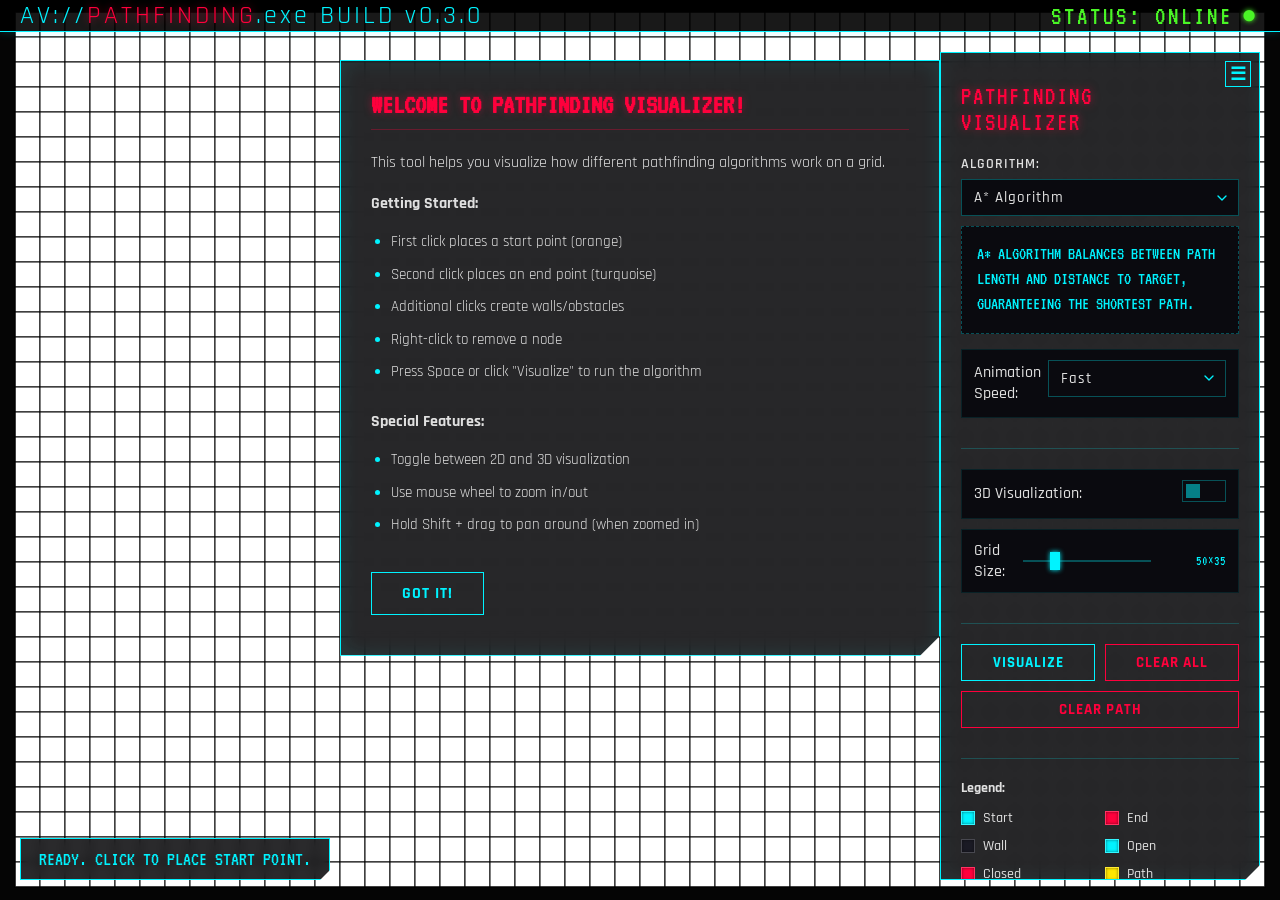
==== commit 668e403d: "Make PATHFINDING red in nav, change path color to yellow (#FFE600)" ====
--- a/index.html
+++ b/index.html
@@ -9,7 +9,7 @@
 </head>
 <body>
     <div class="top-nav">
-        <span class="nav-title">AV://PATHFINDING.exe BUILD v0.3.0</span>
+        <span class="nav-title">AV://<span class="nav-accent">PATHFINDING</span>.exe BUILD v0.3.0</span>
         <span class="nav-status">STATUS: ONLINE <span class="status-dot">●</span></span>
     </div>
     
@@ -97,7 +97,7 @@
                         <span>Closed</span>
                     </div>
                     <div class="legend-item">
-                        <div class="color-box" style="background-color: #ffffff;"></div>
+                        <div class="color-box" style="background-color: #FFE600;"></div>
                         <span>Path</span>
                     </div>
                 </div>
--- a/Styles/main.css
+++ b/Styles/main.css
@@ -72,6 +72,11 @@
     animation: blink 2s infinite;
 }
 
+.nav-accent {
+    color: var(--accent-secondary); /* Red */
+    text-shadow: 0 0 8px rgba(255, 0, 60, 0.6);
+}
+
 @keyframes blink {
     0%, 100% { opacity: 1; }
     50% { opacity: 0.3; }
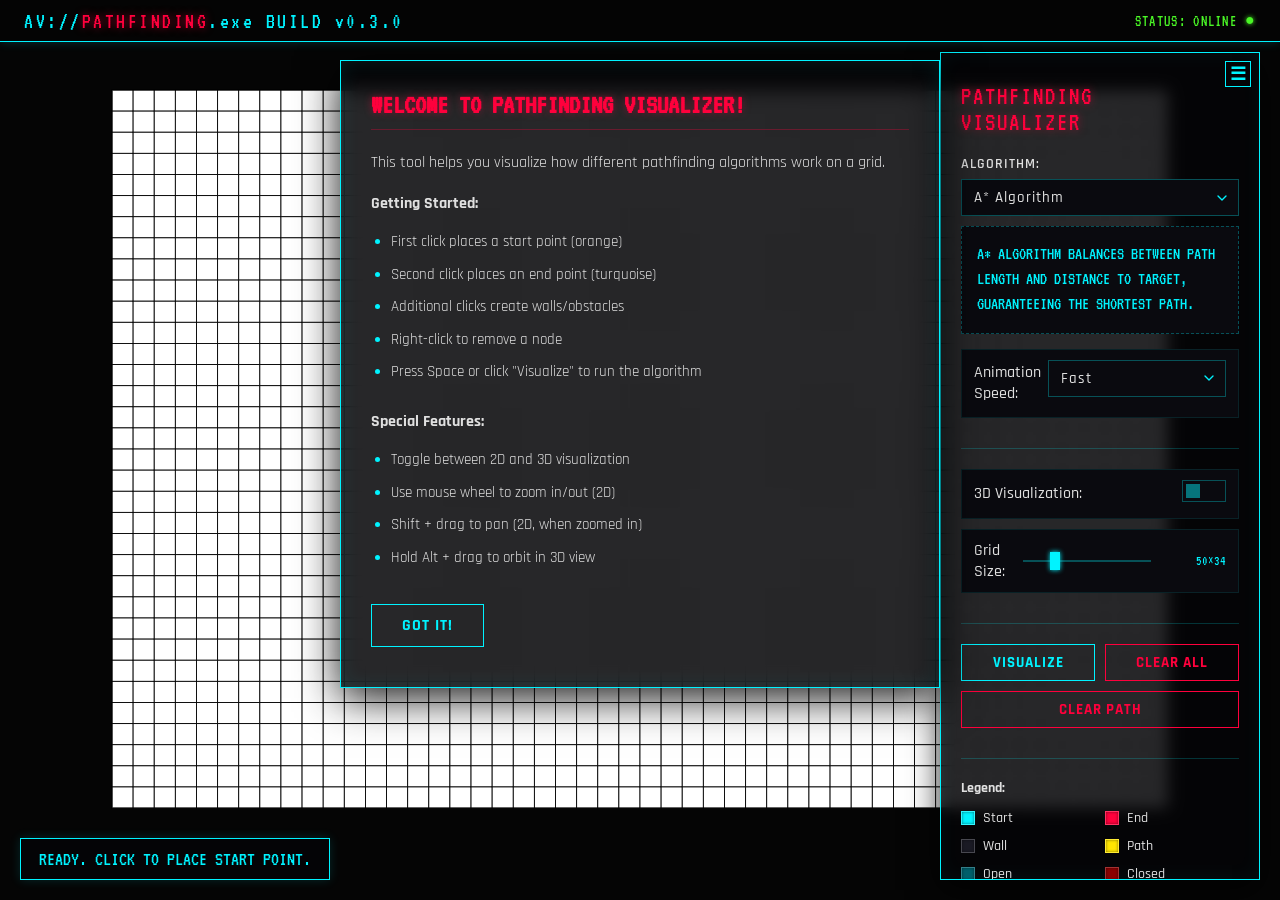
==== commit 015d2d9d: "UI Polish: Refine 3D/2D interaction limits, remove clip-path notches, match VoidRun aesthetics for n" ====
--- a/index.html
+++ b/index.html
@@ -19,6 +19,7 @@
     
     <div class="controls-panel" id="controlsPanel">
         <button class="toggle-panel" id="togglePanel">☰</button>
+
         <div class="panel-content">
             <h2 class="panel-title">Pathfinding Visualizer</h2>
             <div class="control-group">
@@ -89,21 +90,21 @@
                         <span>Wall</span>
                     </div>
                     <div class="legend-item">
-                        <div class="color-box" style="background-color: #00f3ff;"></div>
+                        <div class="color-box" style="background-color: #FFE600;"></div>
+                        <span>Path</span>
+                    </div>
+                    <div class="legend-item">
+                        <div class="color-box" style="background-color: #005f6b;"></div>
                         <span>Open</span>
                     </div>
                     <div class="legend-item">
-                        <div class="color-box" style="background-color: #ff003c;"></div>
+                        <div class="color-box" style="background-color: #8B0000;"></div>
                         <span>Closed</span>
-                    </div>
-                    <div class="legend-item">
-                        <div class="color-box" style="background-color: #FFE600;"></div>
-                        <span>Path</span>
                     </div>
                 </div>
             </div>
             
-            <div class="shortcuts">
+            <div class="control-group">
                 <h3>Keyboard Shortcuts:</h3>
                 <div class="shortcut-list">
                     <p><span>Run Algorithm</span> <span class="key">Space</span></p>
@@ -117,9 +118,10 @@
                 </div>
             </div>
         </div>
-    </div>
+    </div><!-- /.controls-panel -->
     
     <div class="status-info" id="statusInfo">
+
         Ready. Click to place start point.
     </div>
     
@@ -139,8 +141,9 @@
         <p><strong>Special Features:</strong></p>
         <ul>
             <li>Toggle between 2D and 3D visualization</li>
-            <li>Use mouse wheel to zoom in/out</li>
-            <li>Hold Shift + drag to pan around (when zoomed in)</li>
+            <li>Use mouse wheel to zoom in/out (2D)</li>
+            <li>Shift + drag to pan (2D, when zoomed in)</li>
+            <li>Hold Alt + drag to orbit in 3D view</li>
         </ul>
         
         <button id="tutorialCloseBtn">Got It!</button>
--- a/Styles/main.css
+++ b/Styles/main.css
@@ -36,32 +36,36 @@
     color: var(--text-primary);
 }
 
-/* Top Navigation Bar */
+/* Top Navigation Bar — matched to VoidRun proportions */
 .top-nav {
     position: absolute;
     top: 0;
     left: 0;
     width: 100%;
-    height: 32px;
-    background-color: rgba(0, 0, 0, 0.9);
+    height: 42px;
+    background-color: rgba(5, 5, 5, 0.88);
     display: flex;
     justify-content: space-between;
     align-items: center;
-    padding: 0 20px;
-    color: var(--accent-primary);
-    font-family: var(--font-code);
-    font-size: 26px;
-    letter-spacing: 3px;
+    padding: 0 24px;
+    color: var(--accent-primary);
+    font-family: var(--font-code);
     z-index: 1000;
     border-bottom: 1px solid var(--accent-primary);
     box-shadow: 0 0 10px rgba(0, 243, 255, 0.2);
 }
 
+.nav-title {
+    font-family: var(--font-code);
+    font-size: 22px;
+    letter-spacing: 2.5px;
+}
+
 .nav-status {
     color: #4af626; /* Green for online */
     font-family: var(--font-code);
-    font-size: 26px;
-    letter-spacing: 3px;
+    font-size: 16px;
+    letter-spacing: 1.3px;
     display: flex;
     align-items: center;
     gap: 8px;
@@ -74,6 +78,7 @@
 
 .nav-accent {
     color: var(--accent-secondary); /* Red */
+    font-family: var(--font-code);
     text-shadow: 0 0 8px rgba(255, 0, 60, 0.6);
 }
 
@@ -119,9 +124,9 @@
 /* Controls panel */
 .controls-panel {
     position: absolute;
+    top: 52px;
+    right: 20px;
     overflow-y: auto;
-    top: 52px; /* Below top nav */
-    right: 20px;
     max-width: 320px;
     max-height: calc(100vh - 72px);
     background-color: var(--bg-primary);
@@ -131,8 +136,7 @@
     padding: 20px;
     box-shadow: inset 0 0 20px rgba(0, 243, 255, 0.05), 0 10px 30px rgba(0, 0, 0, 0.8);
     z-index: 100;
-    border: 1px solid var(--border-color);
-    clip-path: polygon(0 0, 100% 0, 100% calc(100% - 15px), calc(100% - 15px) 100%, 0 100%);
+    border: 1px solid var(--accent-primary);
     color: var(--text-primary);
     font-family: var(--font-main);
     width: 320px;
@@ -158,12 +162,12 @@
     height: 42px !important;
     overflow: hidden;
     padding: 8px !important;
-    clip-path: none;
 }
 
 .controls-panel.collapsed .panel-content {
     display: none;
 }
+
 
 .toggle-panel {
     position: absolute;
@@ -348,7 +352,8 @@
     width: 14px;
     left: 3px;
     bottom: 3px;
-    background-color: rgba(0, 243, 255, 0.5);
+    background-color: var(--accent-primary);
+    opacity: 0.45;
     transition: .3s;
     border-radius: 0;
 }
@@ -356,12 +361,14 @@
 input:checked + .slider {
     background-color: rgba(0, 243, 255, 0.2);
     border-color: var(--accent-primary);
+    box-shadow: 0 0 8px rgba(0, 243, 255, 0.4);
 }
 
 input:checked + .slider:before {
     transform: translateX(22px);
     background-color: var(--accent-primary);
-    box-shadow: 0 0 5px var(--accent-primary);
+    opacity: 1;
+    box-shadow: 0 0 8px var(--accent-primary), 0 0 16px var(--accent-primary);
 }
 
 .toggle-option {
@@ -451,7 +458,6 @@
     max-width: 400px;
     font-size: 20px;
     text-transform: uppercase;
-    clip-path: polygon(0 0, 100% 0, 100% calc(100% - 10px), calc(100% - 10px) 100%, 0 100%);
 }
 
 /* Tutorial dialog */
@@ -472,7 +478,6 @@
     display: none;
     color: var(--text-primary);
     border: 1px solid var(--border-color);
-    clip-path: polygon(0 0, 100% 0, 100% calc(100% - 20px), calc(100% - 20px) 100%, 0 100%);
 }
 
 .tutorial.show {
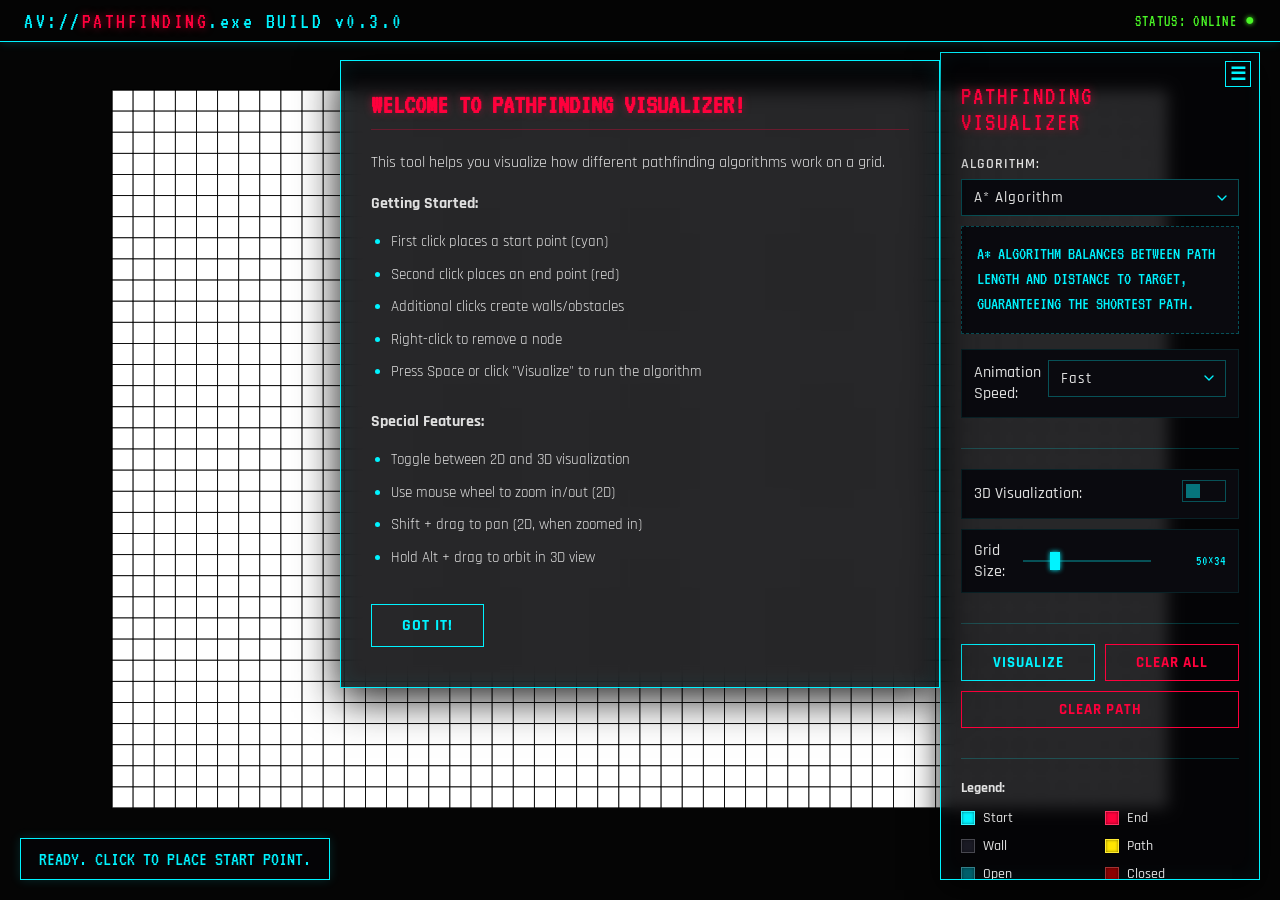
==== commit e7a7c4a4: "Refactor: comprehensive code cleanup (remove unused CSS/JS code, excessive logs)" ====
--- a/index.html
+++ b/index.html
@@ -131,8 +131,8 @@
         
         <p><strong>Getting Started:</strong></p>
         <ul>
-            <li>First click places a start point (orange)</li>
-            <li>Second click places an end point (turquoise)</li>
+            <li>First click places a start point (cyan)</li>
+            <li>Second click places an end point (red)</li>
             <li>Additional clicks create walls/obstacles</li>
             <li>Right-click to remove a node</li>
             <li>Press Space or click "Visualize" to run the algorithm</li>
--- a/Styles/main.css
+++ b/Styles/main.css
@@ -342,7 +342,7 @@
     background-color: var(--bg-solid);
     border: 1px solid rgba(0, 243, 255, 0.3);
     transition: .3s;
-    border-radius: 0; /* Square edges for cyberpunk */
+    border-radius: 0;
 }
 
 .slider:before {
@@ -544,23 +544,7 @@
     text-transform: uppercase;
 }
 
-/* Keyboard shortcuts section */
-.shortcuts {
-    background: var(--bg-solid);
-    padding: 15px;
-    margin-top: 20px;
-    border: 1px solid rgba(0, 243, 255, 0.1);
-}
-
-.shortcuts h3 {
-    font-size: 20px;
-    color: var(--accent-primary);
-    margin-bottom: 12px;
-    font-family: var(--font-code);
-    border-bottom: 1px solid rgba(0, 243, 255, 0.2);
-    padding-bottom: 5px;
-    font-weight: 400;
-}
+
 
 .shortcut-list {
     font-size: 14px;
@@ -615,11 +599,6 @@
     visibility: visible;
 }
 
-.controls-panel.collapsed .panel-content {
-    opacity: 0;
-    visibility: hidden;
-}
-
 .panel-title {
     margin-top: 10px;
     margin-bottom: 20px;
